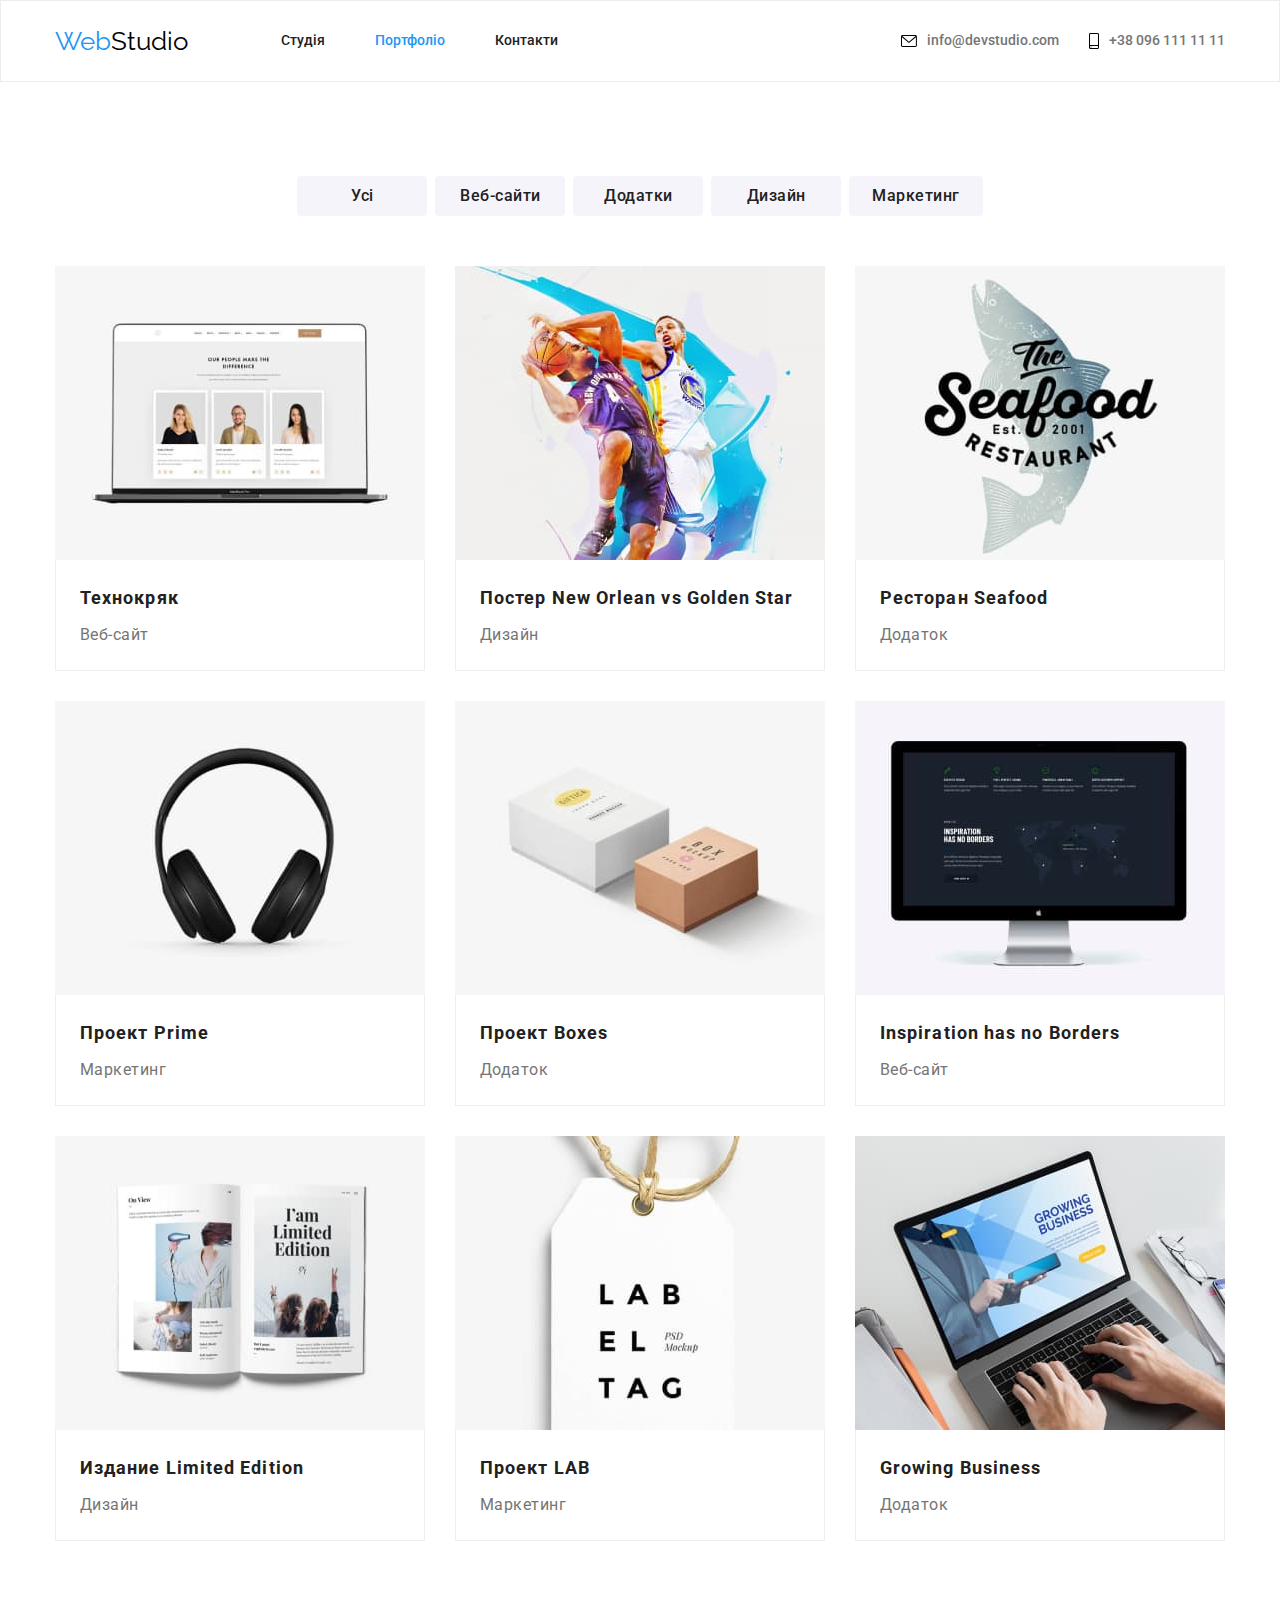
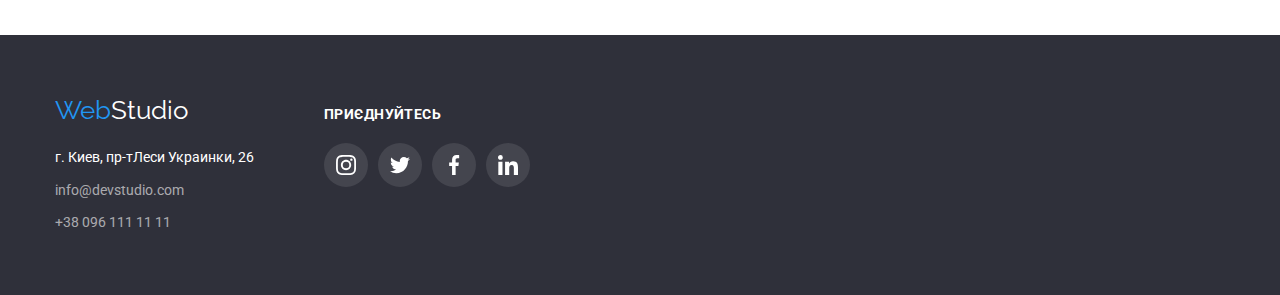
==== portfolio.html @ 963c60fb "decoration index.html and portfoilio.html" ====
<!DOCTYPE html>
<html lang="uk">
<head>
    <meta charset="UTF-8">
    <meta http-equiv="X-UA-Compatible" content="IE=edge">
    <meta name="viewport" content="width=device-width, initial-scale=1.0">
    <title>Портфоліо</title>

    <link rel="preconnect" href="https://fonts.googleapis.com">
    <link rel="preconnect" href="https://fonts.gstatic.com" crossorigin>
    <link href="https://fonts.googleapis.com/css2?family=Raleway:wght@700&family=Roboto:wght@400;500;700;900&display=swap" rel="stylesheet">
    <link rel="stylesheet" href="https://cdnjs.cloudflare.com/ajax/libs/modern-normalize/1.1.0/modern-normalize.min.css">
    <link rel="stylesheet" href="./css/styles.css">
</head>
<body>
    <!--Header-->
    <header class="menu">
        <div class="container main-nav">
        <a href="./index.html" class="logo link">Web<span class="logo-header">Studio</span></a>
        <nav class="nav-menu">
            <ul class="list nav-list">
                <li class="item"><a href="./index.html" class="link nav-link">Студія</a></li>
                <li class="item"><a href="./portfolio.html" class="link nav-link active">Портфоліо</a></li>
                <li class="item"><a href="#" class="link nav-link">Контакти</a></li>
            </ul>
        </nav>
        <ul class="list contact-menu">
            <li class="item">
                <a href="info@devstudio.com" class="link contact-link">
                    <svg class="contact-icon" width="16" height="12">
                        <use href="./images/icons.svg#icon-envelope"></use>
                    </svg>
                    info@devstudio.com</a>
            </li>
            <li class="item">
                <a href="tel:+380961111111" class="link contact-link">
                    <svg class="contact-icon" width="10" height="16">
                        <use href="./images/icons.svg#icon-smartphone"></use>
                    </svg>
                    +38 096 111 11 11</a>
            </li>
        </ul>
        </div>
    </header>
    <!--Main-->
    <main>
        <!--section1-->
        <section class="section">
            <div class="container">
            <h1 class="visually-hidden">Наши работы</h1>
            <ul class="list button-wrap">
                <li>
                    <button type="button" class="button-filter">Усі</button>
                </li>
                <li>
                    <button type="button" class="button-filter">Веб-сайти</button>
                </li>
                <li>
                    <button type="button" class="button-filter">Додатки</button>
                </li>
                <li>
                    <button type="button" class="button-filter">Дизайн</button>
                </li>
                <li>
                    <button type="button" class="button-filter">Маркетинг</button>
                </li>
            </ul>
            <ul class="list portfolio-wrap">
                <li>
                    <a href="#" class="link portfolio-link">
                        <img src="./images/tehno.jpg" alt="ноутбук на якому відкрито сайт" width="370" />
                        <div class="portfolio-item">
                        <h2 class="portfolio-title">Технокряк</h2>
                        <p class="portfolio-name">Веб-сайт</p>
                        </div>
                    </a>
                </li>
                <li>
                    <a href="#" class="link portfolio-link">
                        <img src="./images/poster.jpg" alt="постер двох баскетболістів" width="370" />
                        <div class="portfolio-item">
                        <h2 class="portfolio-title">Постер New Orlean vs Golden Star</h2>
                        <p class="portfolio-name">Дизайн</p>
                        </div>
                    </a>
                </li>
                <li>
                    <a href="#" class="link portfolio-link">
                        <img src="./images/restoran.jpg" alt="логотип ресторану морської їжі" width="370" />
                        <div class="portfolio-item">
                        <h2 class="portfolio-title">Ресторан Seafood</h2>
                        <p class="portfolio-name">Додаток</p>
                        </div>
                    </a>
                </li>
                <li>
                    <a href="#" class="link portfolio-link">
                        <img src="./images/prime.jpg" alt="чорні великі навушники" width="370" />
                        <div class="portfolio-item">
                        <h2 class="portfolio-title">Проект Prime</h2>
                        <p class="portfolio-name">Маркетинг</p>
                        </div>
                    </a>
                </li>
                <li>
                    <a href="#" class="link portfolio-link">
                        <img src="./images/boxes.jpg" alt="дві коробки різного кольору розташованих поруч" width="370" />
                        <div class="portfolio-item">
                        <h2 class="portfolio-title">Проект Boxes</h2>
                        <p class="portfolio-name">Додаток</p>
                        </div>
                    </a>
                </li>
                <li>
                    <a href="#" class="link portfolio-link">
                        <img src="./images/borders.jpg" alt="монітор на якому відкрито сайт" width="370" />
                        <div class="portfolio-item">
                        <h2 class="portfolio-title">Inspiration has no Borders</h2>
                        <p class="portfolio-name">Веб-сайт</p>
                        </div>
                    </a>
                </li>
                <li>
                    <a href="#" class="link portfolio-link">
                        <img src="./images/magazine.jpg" alt="відкритий глянсовий журнал" width="370" />
                        <div class="portfolio-item">
                        <h2 class="portfolio-title">Издание Limited Edition</h2>
                        <p class="portfolio-name">Дизайн</p>
                        </div>
                    </a>
                </li>
                <li>
                    <a href="#" class="link portfolio-link">
                        <img src="./images/lab.jpg" alt="бирка з логотипом" width="370" />
                        <div class="portfolio-item">
                        <h2 class="portfolio-title">Проект LAB</h2>
                        <p class="portfolio-name">Маркетинг</p>
                        </div>
                    </a>
                </li>
                <li>
                    <a href="#" class="link portfolio-link">
                        <img src="./images/business.jpg" alt="відкритий ноутбук, за яким працюють" width="370" />
                        <div class="portfolio-item">
                        <h2 class="portfolio-title">Growing Business</h2>
                        <p class="portfolio-name">Додаток</p>
                        </div>
                    </a>
                </li>
            </ul>
            </div>
        </section>
    </main>
    <!--footer-->
    <footer class="page-footer">
        <div class="container">
            <div class="wrap-footer">
                <div class="wrap-contact">
                    <a href="./index.html" class="logo link link-logo">Web<span class="logo-footer">Studio</span></a>
                    <address>
                        <ul class="list">
                            <li class="address-item"><a href="https://goo.gl/maps/CPtrU1FHBa2aNyZL9" target="_blank" rel="noopener noreferrer" class="link footer-contact">г. Киев, пр-тЛеси Украинки, 26</a></li>
                            <li class="address-item"><a href="mailto:info@devstudio.com" class="link footer-link">info@devstudio.com</a></li>
                            <li class="address-item"><a href="tel:+380961111111" class="link footer-link">+38 096 111 11 11</a></li>
                        </ul>
                    </address>
                </div>
                <div class="wrap-join">
                    <h2 class="title-social">приєднуйтесь</h2>
                    <ul class="social-list-footer">
                        <li class="social-list-item">
                            <a href="#" class="social-footer-link">
                                <svg lang="en" aria-label="instagram icon" class="social-footer-icon" width="20" height="20">
                                    <use href="./images/icons.svg#icon-instagram"></use>
                                </svg>
                            </a>
                        </li>
                        <li class="social-list-item">
                            <a href="#" class="social-footer-link">
                                <svg lang="en" aria-label="twitter ion" class="social-footer-icon" width="20" height="20">
                                    <use href="./images/icons.svg#icon-twitter"></use>
                                </svg>
                            </a>
                        </li>
                        <li class="social-list-item">
                            <a href="#" class="social-footer-link">
                                <svg lang="en" aria-label="facebook icon" class="social-footer-icon" width="20" height="20">
                                    <use href="./images/icons.svg#icon-facebook"></use>
                                </svg>
                            </a>
                        </li>
                        <li class="social-list-item">
                            <a href="#" class="social-footer-link">
                                <svg lang="en" aria-label="linkedin icon" class="social-footer-icon" width="20" height="20">
                                    <use href="./images/icons.svg#icon-linkedin"></use>
                                </svg>
                            </a>
                        </li>
                    </ul>
                </div>
            </div>
        </div>
    </footer>
</body>
</html>
---- css/styles.css ----
:root {
    --main-dark-color: #2F303A;
    --main-light-color: #FFFFFF;
    --secondary-light-color: #F5F4FA;
    --hero-background: #C4C4C4;
    --icon-color:#AFB1B8;

    --main-font-color: #212121;
    --secondary-font-color: #757575;
    --hero-font-color: #FFFFFF;

    --logo-color: #2196F3;
    --logo-header-color: #000000;
    --logo-footer-color: #FFFFFF;
    --hover-color: #2196F3;
    --dark-hover-color:#188CE8;
    --active-color: #2196F3;
}

/*Global*/
body {
    font-family: 'Roboto', sans-serif;
    background-color: var(--main-light-color);
    color: var(--main-font-color);
}

.visually-hidden {
    position: absolute;
    white-space: nowrap;
    width: 1px;
    height: 1px;
    overflow: hidden;
    border: 0;
    padding: 0;
    clip: rect(0 0 0 0);
    clip-path: inset(50%);
    margin: -1px;
}

.link {
    text-decoration: none;
    color: inherit;
}

.list {
    list-style: none;
}

img{
    display: block;
    max-width: 100%;
    height: auto;
}

.active {
    color: var(--active-color);
}

.section-title {
    margin-bottom: 50px;

    font-weight: 700;
    font-size: 36px;
    line-height: 1.17;
    text-align: center;
    letter-spacing: 0.03em;
}

h1,h2,h3,h4,ul,p{
   margin: 0;
   padding: 0;
   list-style: none;
  }

.container{
    width: 1200px;
    padding-left: 15px;
    padding-right: 15px;
    margin-left: auto;
    margin-right: auto;
   
}
.section{
    padding-top: 94px;
    padding-bottom: 94px;
}

/* Logo */
.logo {
    font-family: 'Raleway', sans-serif;
    font-size: 26px;
    line-height: 1.19;
    color: var(--logo-color);
}

/*Studio*/
/*Header*/
.menu{
    border: 1px solid #ECECEC;
}
.main-nav{
    display: flex;
    align-items: center;
}
.nav-menu{
    display: flex;
    align-items: center;
}
.nav-list{
    display: flex;
    margin-left: 93px;
}

.nav-list .item:not(:last-child ){
    margin-right: 50px;
}
.nav-list .link{
 display: block;
 padding-top: 32px;
 padding-bottom: 32px;
}
.contact-link{
 padding-top: 32px;
 padding-bottom: 32px;
}

.contact-menu {
    display: flex;
    margin-left: auto;
}
.contact-menu .item:not(:last-child ){
    margin-right: 30px;
}


.logo-header {
    color: var(--logo-header-color);
}

.contact-link {
    display: flex;
    justify-content: center;
    align-items: center;
    color: var(--secondary-font-color);
}
.contact-icon{
   
    margin-right: 10px;

}

.nav-link,
.contact-link {
    font-weight: 500;
    font-size: 14px;
    line-height: 1.14;
}

.nav-link:hover,
.nav-link:focus {
    color: var(--hover-color);
}

.contact-link:hover,
.contact-link:focus {
    color: var(--hover-color);
}
.contact-link:hover .contact-icon,
.contact-link:focus .contact-icon {
    fill: var(--hover-color);
}

/* Main */
/* Hero */
.hero {
    background-color: var(--hero-background);
    text-align: center;
    padding-top: 200px;
    padding-bottom: 200px;

    background-image: linear-gradient(rgba(47, 48, 58, 0.4),rgba(47, 48, 58, 0.4)), url('../images/hero.jpg');
    background-size: 1600px,cover;
}

.hero-title {
    width: 696px;
    margin-left: auto;
    margin-right: auto;
    margin-bottom: 30px;

    font-weight: 900;
    font-size: 44px;
    line-height: 1.36;
    color: var(--hero-font-color);
    text-transform: uppercase;
    letter-spacing: 0.06em;
}
.hero-button {
    padding: 10px 32px;
    border: 1px solid transparent;
    min-width: 216px;

    font-weight: 700;
    font-size: 16px;
    line-height: 1.88;
    color: var(--hero-font-color);
    background-color: var(--logo-color);
    cursor: pointer;
    font-family: inherit;
    letter-spacing: 0.06em;
    border-radius: 4px;
}

.hero-button:hover,
.hero-button:focus {
    background-color: var(--dark-hover-color);
}

/* Benefits */
.box-list{
    display: flex;
    column-gap: 30px;
}
.box-item{
   flex-basis: calc((100% - 90px) / 4);
}
.box-title {
    margin-bottom: 10px;

    font-weight: 700;
    font-size: 14px;
    line-height: 1.14;
    text-transform: uppercase;
    letter-spacing: 0.03em;
}

.box-text {
    font-size: 14px;
    line-height: 1.7;
    color: var(--secondary-font-color);
    letter-spacing: 0.03em;
}

.wrap-icon{
    display: flex;
    justify-content: center;
    align-items: center;
    background-color: var(--secondary-light-color);
    padding: 25px 100px;
    margin-bottom: 30px;
    border-radius: 4px;
}

/* Work */
.worrk-section{
    padding-top: 0;
}
.work-list{
    display: flex;
    column-gap: 30px;
}

/* Team */
.card-list {
    display: flex;
    flex-basis: calc((100% - 90px) / 4);
    column-gap: 30px;
}
.card {
    background-color: var(--secondary-light-color);
}
.card-item {
    background-color: var(--main-light-color);
    border-radius: 0px 0px 4px 4px;
    box-shadow: 0px 1px 3px rgba(0, 0, 0, 0.12), 0px 1px 1px rgba(0, 0, 0, 0.14), 0px 2px 1px rgba(0, 0, 0, 0.2);
}
.card-name {
    padding-top: 30px;
    margin-bottom: 10px;

    font-weight: 500;
    font-size: 16px;
    line-height: 1.19;
    text-align: center;
}
.card-prof {
    margin-bottom: 16px;

    font-size: 16px;
    line-height: 1.19;
    color: var(--secondary-font-color);
    text-align: center;
}
.social-list{
    display: flex;
    justify-content: center;
    column-gap: 10px;
    padding-bottom: 30px;
}
.social-list-link{
    display: flex;
    justify-content: center;
    align-items: center;
    width: 44px;
    height: 44px;
    border-radius: 50%;
    background-color: var(--main-light-color) ;
}
.social-list-icon{
    fill: var(--icon-color);
}

.social-list-link:hover,
.social-list-link:focus{
    background-color: var(--hover-color);
}
.social-list-link:hover .social-list-icon,
.social-list-link:focus .social-list-icon{
   fill: var(--main-light-color);
}

/* Clients */
.client-list{
    display: flex;
    justify-content: center;
    column-gap: 30px;
    margin-top: 50px;

}

.client-list-icon{
    fill: var(--icon-color);
}

.client-list-link {
    display: flex;
    justify-content: center;
    align-items: center;
    width: 170px;
    height: 92px;
    border: 1px solid var(--icon-color);
    border-radius: 4px;
    background-color: var(--main-light-color);
}

.client-list-link:hover,
.client-list-link:focus {
    border-color: var(--hover-color);
}
.client-list-link:hover .client-list-icon,
.client-list-link:focus .client-list-icon{
    fill: var(--hover-color);
}


/* Footer */
.page-footer {
    padding-top: 60px;
    padding-bottom: 60px;
    background-color: var(--main-dark-color);
}

.address-item:not(:last-child){
    margin-bottom: 9px;
}

.logo-footer {
    color: var(--logo-footer-color);
}

.link-logo{
    margin-bottom: 20px;
    display: inline-block;
}
.footer-contact,
.footer-link {
    font-style: normal;
    font-weight: 400;
    font-size: 14px;
    line-height: 1.7;
}

.footer-contact {
    color: var(--main-light-color);
}

.footer-link {
    color: rgba(255, 255, 255, 0.6);
}

.footer-contact:hover,
.footer-contact:focus {
    color: var(--hover-color);
}

.footer-link:hover,
.footer-link:focus {
    color: var(--hover-color);
}

.wrap-footer{
    display: flex;
    align-items: baseline;
}
.wrap-join{
    margin-left: 70px;
}
.title-social{
    margin-bottom: 20px;

    font-weight: 700;
    font-size: 14px;
    line-height: 1.14;
    letter-spacing: 0.03em;
    text-transform: uppercase;
    color: var(--main-light-color);
}

.social-list-footer {
    display: flex;
    justify-content: center;
    column-gap: 10px;
   
}

.social-footer-link{
    display: flex;
    justify-content: center;
    align-items: center;
    width: 44px;
    height: 44px;
    border-radius: 50%;
    background-color: rgba(255, 255, 255, 0.1);
}

.social-footer-icon {
    fill: var(--main-light-color);
}

.social-footer-link:hover,
.social-footer-link:focus {
    background-color: var(--hover-color);
}

.social-footer-link:hover .social-footer-icon,
.social-footer-link:focus .social-footer-icon {
    fill: var(--main-light-color);
}

/*Portfolio*/
.button-wrap{
    display: flex;
    justify-content: center;
    column-gap: 8px;
    margin-bottom: 50px;
}

.portfolio-wrap{
    display: flex;
    flex-wrap:wrap;
    flex-basis: calc((100% - 60px) /3);
    gap: 30px;

}

.portfolio-item{
    padding: 20px 24px;
    border: 1px solid #EEEEEE;
    border-top: none;
}

.button-filter {
    padding: 6px 22px;
    border: 1px solid transparent;
    min-width: 130px;

    font-weight: 500;
    font-size: 16px;
    line-height: 1.6;
    color: var(--main-font-color);
    background-color: var(--secondary-light-color);
    cursor: pointer;
    font-family: inherit;
    border-radius: 4px;
    text-align: center;
    letter-spacing: 0.03em;
}

.button-filter:hover,
.button-filter:focus {
    color: white;
    background-color: var(--hover-color);
    box-shadow: 0px 3px 1px rgba(0, 0, 0, 0.1), 0px 1px 2px rgba(0, 0, 0, 0.08), 0px 2px 2px rgba(0, 0, 0, 0.12);
}
.portfolio-link{
    display: block;
}
.portfolio-link:hover {
    box-shadow: 0px 1px 1px rgba(0, 0, 0, 0.12), 0px 4px 4px rgba(0, 0, 0, 0.06), 1px 4px 6px rgba(0, 0, 0, 0.16);
}
.portfolio-title {
   margin-bottom: 4px;

    font-weight: 700;
    font-size: 18px;
    line-height: 2;
    letter-spacing: 0.06em;
}

.portfolio-name {
    font-size: 16px;
    line-height: 1.88;
    color: var(--secondary-font-color);
    letter-spacing: 0.03em;
}
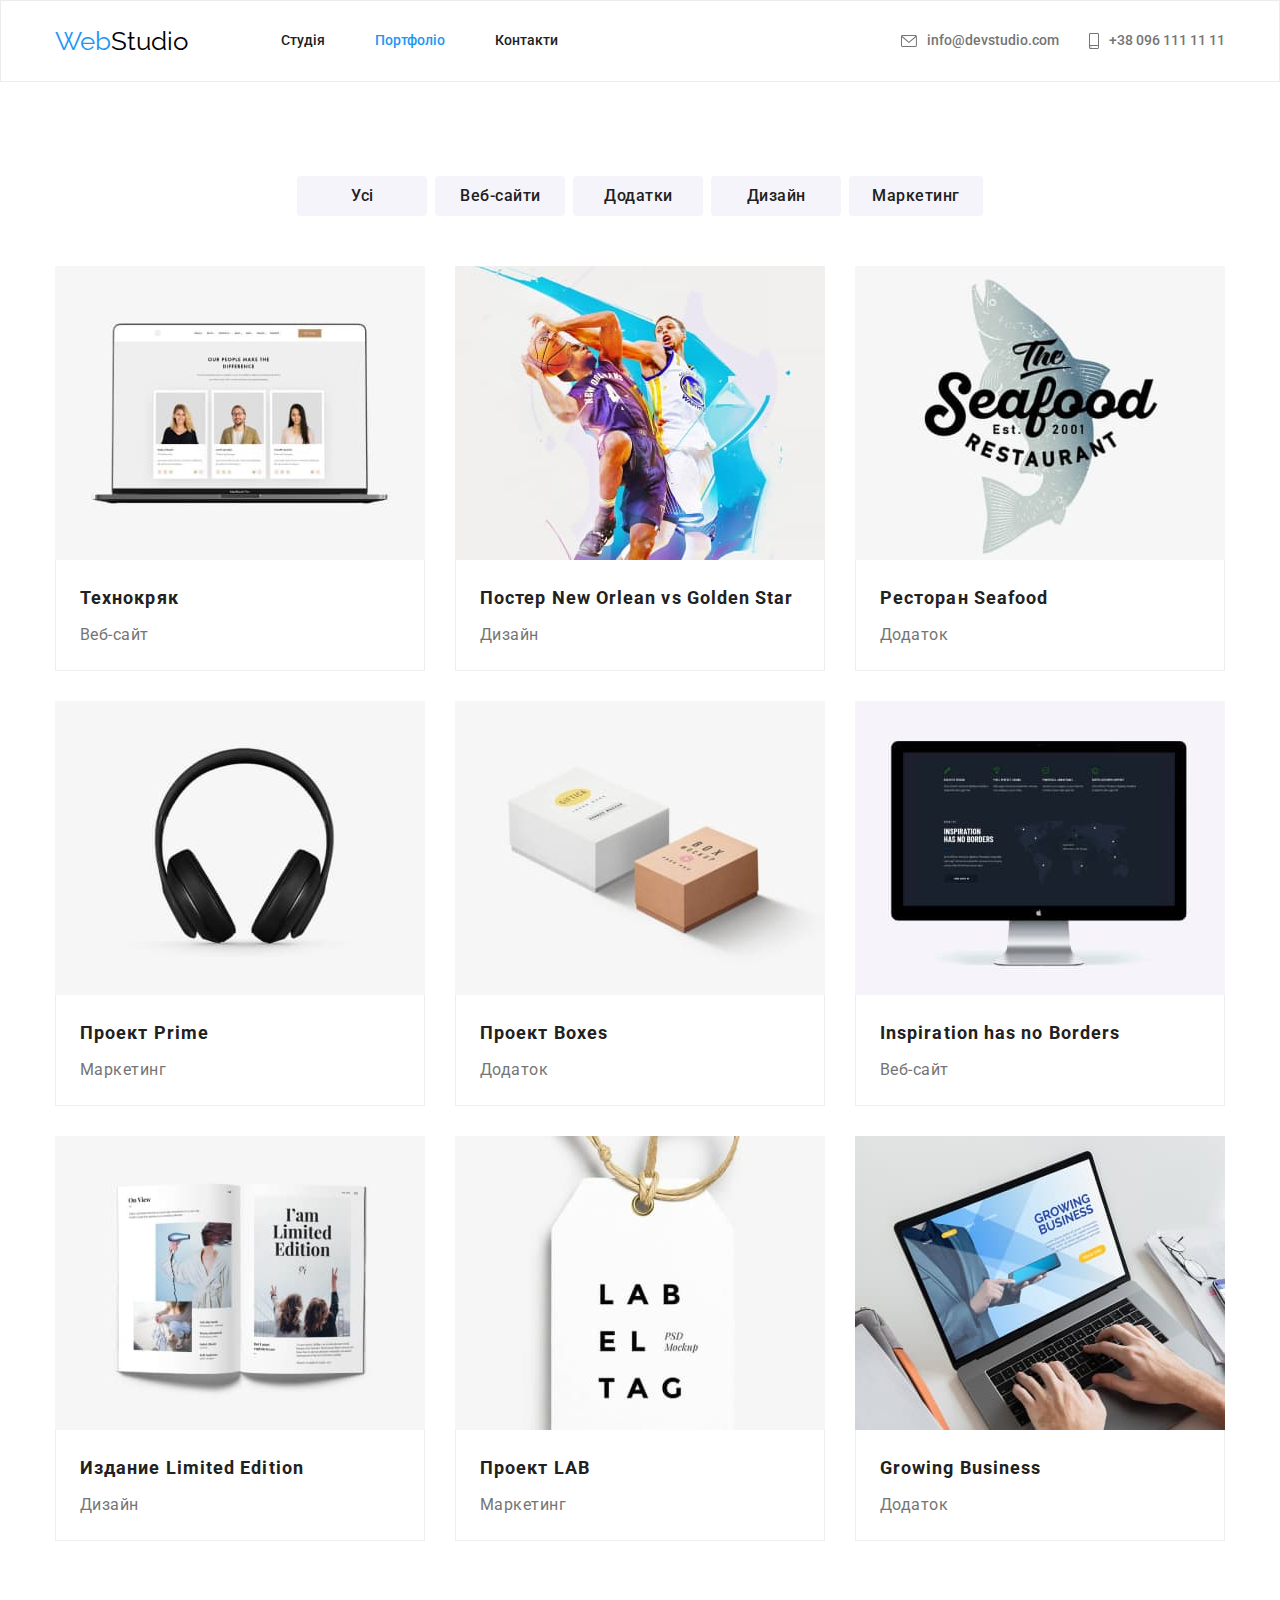
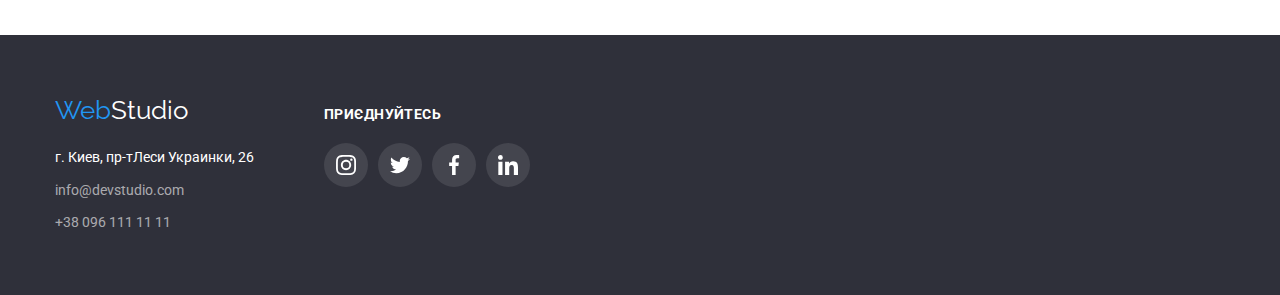
==== commit 35fa466a: "fix decoraion" ====
--- a/portfolio.html
+++ b/portfolio.html
@@ -166,7 +166,7 @@
                     </address>
                 </div>
                 <div class="wrap-join">
-                    <h2 class="title-social">приєднуйтесь</h2>
+                    <p class="title-social">приєднуйтесь</p>
                     <ul class="social-list-footer">
                         <li class="social-list-item">
                             <a href="#" class="social-footer-link">
--- a/css/styles.css
+++ b/css/styles.css
@@ -144,9 +144,8 @@
     color: var(--secondary-font-color);
 }
 .contact-icon{
-   
     margin-right: 10px;
-
+    fill: var(--secondary-font-color);
 }
 
 .nav-link,
@@ -246,7 +245,8 @@
     justify-content: center;
     align-items: center;
     background-color: var(--secondary-light-color);
-    padding: 25px 100px;
+    width: 270px;
+    height: 120px;
     margin-bottom: 30px;
     border-radius: 4px;
 }
@@ -324,8 +324,6 @@
     display: flex;
     justify-content: center;
     column-gap: 30px;
-    margin-top: 50px;
-
 }
 
 .client-list-icon{
@@ -442,10 +440,7 @@
     background-color: var(--hover-color);
 }
 
-.social-footer-link:hover .social-footer-icon,
-.social-footer-link:focus .social-footer-icon {
-    fill: var(--main-light-color);
-}
+
 
 /*Portfolio*/
 .button-wrap{
